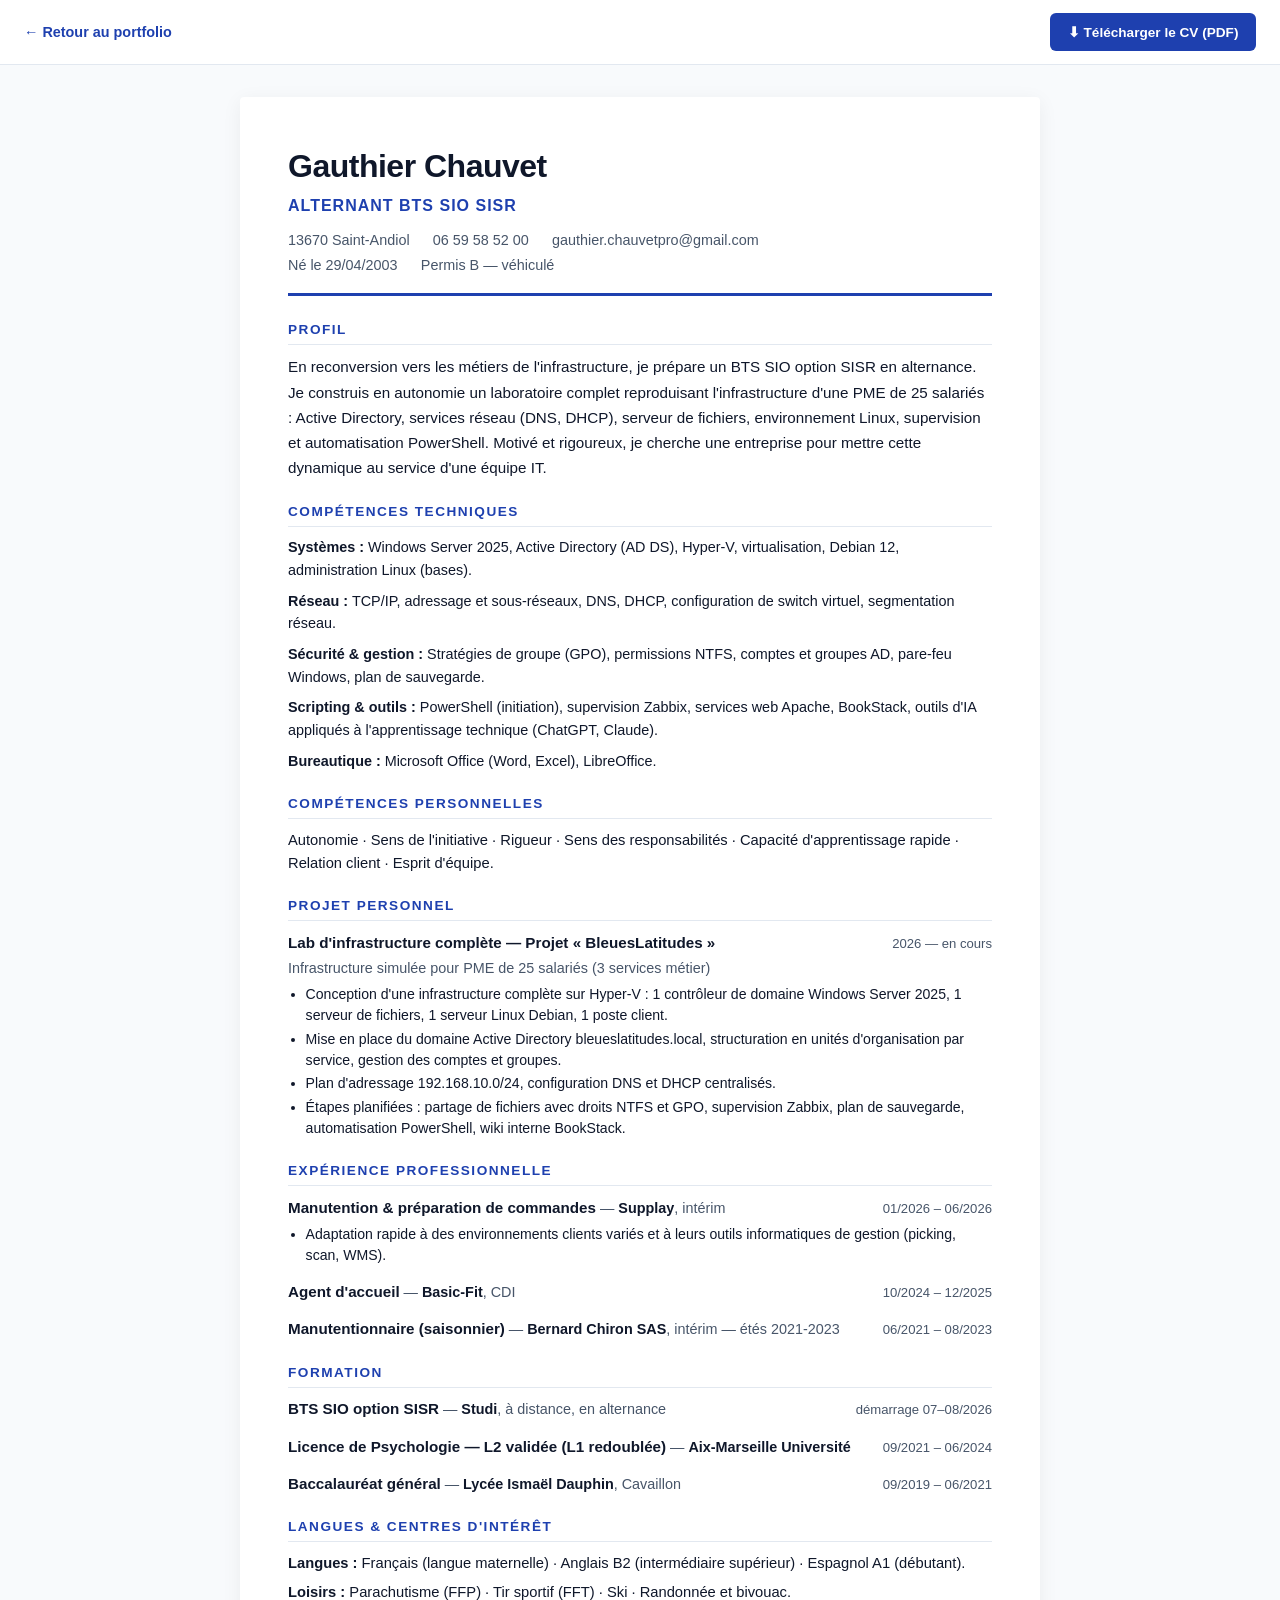
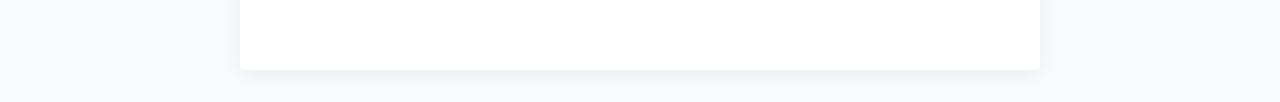
==== cv.html @ cac2b8eb "Initial commit — portfolio BTS SIO SISR + CV ATS-friendly" ====
<!DOCTYPE html>
<html lang="fr">
<head>
    <meta charset="UTF-8">
    <meta name="viewport" content="width=device-width, initial-scale=1.0">
    <meta name="description" content="CV de Gauthier Chauvet — Alternant BTS SIO SISR (Solutions d'Infrastructure, Systèmes et Réseaux). Active Directory, Windows Server, Hyper-V, Linux, PowerShell.">
    <title>CV — Gauthier Chauvet — Alternant BTS SIO SISR</title>
    <style>
        /* ===== RESET & BASE ===== */
        * { margin: 0; padding: 0; box-sizing: border-box; }

        :root {
            --accent: #1e40af;
            --text: #0f172a;
            --muted: #475569;
            --border: #e2e8f0;
            --bg: #f8fafc;
        }

        html { scroll-behavior: smooth; }

        body {
            font-family: Arial, Helvetica, sans-serif;
            color: var(--text);
            background: var(--bg);
            line-height: 1.55;
            font-size: 14px;
        }

        /* ===== ACTIONS BAR (écran uniquement) ===== */
        .actions {
            position: sticky;
            top: 0;
            z-index: 50;
            background: #fff;
            border-bottom: 1px solid var(--border);
            padding: 0.8rem 1.5rem;
            display: flex;
            justify-content: space-between;
            align-items: center;
            gap: 1rem;
            flex-wrap: wrap;
        }

        .actions .left a {
            color: var(--accent);
            text-decoration: none;
            font-size: 0.9rem;
            font-weight: 600;
        }

        .actions .left a:hover { text-decoration: underline; }

        .actions .right {
            display: flex;
            gap: 0.6rem;
        }

        .actions button {
            background: var(--accent);
            color: #fff;
            border: none;
            padding: 0.55rem 1.1rem;
            border-radius: 6px;
            font-family: inherit;
            font-size: 0.85rem;
            font-weight: 600;
            cursor: pointer;
            transition: background 0.2s;
        }

        .actions button:hover { background: #1e3a8a; }

        .actions .download-btn {
            background: var(--accent);
            color: #fff;
            text-decoration: none;
            padding: 0.55rem 1.1rem;
            border-radius: 6px;
            font-size: 0.85rem;
            font-weight: 600;
            transition: background 0.2s;
            display: inline-flex;
            align-items: center;
            gap: 0.4rem;
        }

        .actions .download-btn:hover { background: #1e3a8a; }

        .actions .hint {
            font-size: 0.8rem;
            color: var(--muted);
            max-width: 380px;
        }

        .actions .hint code {
            background: #f1f5f9;
            padding: 0.1rem 0.35rem;
            border-radius: 3px;
            font-size: 0.78rem;
            color: var(--accent);
        }

        /* ===== CV PAGE ===== */
        .cv {
            max-width: 800px;
            margin: 2rem auto;
            background: #fff;
            padding: 2.8rem 3rem;
            box-shadow: 0 4px 20px rgba(0, 0, 0, 0.06);
            border-radius: 4px;
        }

        /* ===== HEADER ===== */
        .cv-header {
            border-bottom: 3px solid var(--accent);
            padding-bottom: 1rem;
            margin-bottom: 1.4rem;
        }

        .cv-header h1 {
            font-size: 2rem;
            font-weight: 700;
            color: var(--text);
            letter-spacing: -0.5px;
            margin-bottom: 0.15rem;
        }

        .cv-header .title {
            font-size: 1rem;
            font-weight: 600;
            color: var(--accent);
            text-transform: uppercase;
            letter-spacing: 1px;
            margin-bottom: 0.6rem;
        }

        .cv-header .contact {
            font-size: 0.9rem;
            color: var(--muted);
            line-height: 1.7;
        }

        .cv-header .contact span {
            display: inline-block;
            margin-right: 1.2rem;
        }

        .cv-header .contact a {
            color: var(--muted);
            text-decoration: none;
        }

        .cv-header .contact a:hover { color: var(--accent); }

        /* ===== SECTIONS ===== */
        .cv section {
            margin-bottom: 1.3rem;
        }

        .cv section h2 {
            font-size: 0.85rem;
            font-weight: 700;
            color: var(--accent);
            text-transform: uppercase;
            letter-spacing: 1.5px;
            margin-bottom: 0.6rem;
            padding-bottom: 0.25rem;
            border-bottom: 1px solid var(--border);
        }

        .cv p {
            font-size: 0.92rem;
            color: var(--text);
            margin-bottom: 0.4rem;
        }

        .cv p.lead {
            font-size: 0.95rem;
            line-height: 1.65;
        }

        /* ===== EXPERIENCE / FORMATION / PROJETS ===== */
        .item {
            margin-bottom: 0.85rem;
        }

        .item:last-child { margin-bottom: 0; }

        .item-head {
            display: flex;
            justify-content: space-between;
            align-items: baseline;
            flex-wrap: wrap;
            gap: 0.5rem;
            margin-bottom: 0.15rem;
        }

        .item-title {
            font-weight: 700;
            font-size: 0.95rem;
            color: var(--text);
        }

        .item-org {
            color: var(--muted);
            font-size: 0.9rem;
        }

        .item-org strong {
            color: var(--text);
            font-weight: 600;
        }

        .item-date {
            font-size: 0.82rem;
            color: var(--muted);
            font-weight: 500;
            white-space: nowrap;
        }

        .item ul {
            margin-top: 0.3rem;
            padding-left: 1.1rem;
        }

        .item ul li {
            font-size: 0.88rem;
            color: var(--text);
            margin-bottom: 0.15rem;
            line-height: 1.5;
        }

        /* ===== COMPETENCES ===== */
        .skills-group {
            margin-bottom: 0.5rem;
        }

        .skills-group:last-child { margin-bottom: 0; }

        .skills-label {
            font-weight: 700;
            color: var(--text);
            font-size: 0.9rem;
            display: inline;
        }

        .skills-list {
            font-size: 0.9rem;
            color: var(--text);
            display: inline;
        }

        /* ===== LANGUES / CENTRES INTERET ===== */
        .inline-list {
            font-size: 0.9rem;
            color: var(--text);
        }

        .inline-list li {
            list-style: none;
            margin-bottom: 0.25rem;
        }

        .inline-list li strong {
            font-weight: 700;
        }

        /* ===== PRINT (PDF / ATS) ===== */
        @media print {
            @page {
                size: A4;
                margin: 8mm 13mm 5mm 13mm;
            }

            body {
                background: #fff;
                font-size: 9.25pt;
                line-height: 1.25;
                color: #000;
            }

            .actions { display: none !important; }

            .cv {
                max-width: 100%;
                margin: 0;
                padding: 0;
                box-shadow: none;
                border-radius: 0;
            }

            .cv-header {
                border-bottom: 2px solid #000;
                margin-bottom: 0.55rem;
                padding-bottom: 0.4rem;
            }

            .cv-header h1 { font-size: 18pt; margin-bottom: 0.05rem; }
            .cv-header .title { color: #000; font-size: 10.5pt; margin-bottom: 0.35rem; }
            .cv-header .contact, .cv-header .contact a { color: #000; line-height: 1.5; }

            .cv section { margin-bottom: 0.25rem; }
            .cv section h2 {
                color: #000;
                border-bottom: 1px solid #000;
                font-size: 8.75pt;
                margin-bottom: 0.18rem;
                padding-bottom: 0.1rem;
            }

            .cv .item { margin-bottom: 0.3rem; }
            .cv .item ul { margin-top: 0.1rem; }
            .cv .item ul li { margin-bottom: 0.03rem; }

            .cv .skills-group { margin-bottom: 0.18rem; }

            .cv p, .cv p.lead, .item-title, .item ul li, .skills-list, .skills-label, .inline-list { color: #000; }
            .item-org, .item-date { color: #333; }

            a { color: #000 !important; text-decoration: none !important; }

            .cv .item { page-break-inside: avoid; }
        }

        @media (max-width: 700px) {
            .cv { padding: 1.8rem 1.4rem; margin: 1rem; }
            .cv-header h1 { font-size: 1.6rem; }
        }
    </style>
</head>
<body>

<!-- BARRE D'ACTIONS (cachée à l'impression) -->
<div class="actions">
    <div class="left">
        <a href="index.html">&larr; Retour au portfolio</a>
    </div>
    <div class="right">
        <a href="CV-Gauthier-Chauvet.pdf" download class="download-btn">&#x2B07; Télécharger le CV (PDF)</a>
    </div>
</div>

<!-- CV -->
<article class="cv">

    <header class="cv-header">
        <h1>Gauthier Chauvet</h1>
        <div class="title">Alternant BTS SIO SISR</div>
        <div class="contact">
            <span>13670 Saint-Andiol</span>
            <span>06 59 58 52 00</span>
            <span><a href="mailto:gauthier.chauvetpro@gmail.com">gauthier.chauvetpro@gmail.com</a></span>
            <br>
            <span>Né le 29/04/2003</span>
            <span>Permis B — véhiculé</span>
        </div>
    </header>

    <!-- PROFIL -->
    <section>
        <h2>Profil</h2>
        <p class="lead">En reconversion vers les métiers de l'infrastructure, je prépare un BTS SIO option SISR en alternance. Je construis en autonomie un laboratoire complet reproduisant l'infrastructure d'une PME de 25 salariés : Active Directory, services réseau (DNS, DHCP), serveur de fichiers, environnement Linux, supervision et automatisation PowerShell. Motivé et rigoureux, je cherche une entreprise pour mettre cette dynamique au service d'une équipe IT.</p>
    </section>

    <!-- COMPETENCES -->
    <section>
        <h2>Compétences techniques</h2>

        <div class="skills-group">
            <span class="skills-label">Systèmes :</span>
            <span class="skills-list">Windows Server 2025, Active Directory (AD DS), Hyper-V, virtualisation, Debian 12, administration Linux (bases).</span>
        </div>

        <div class="skills-group">
            <span class="skills-label">Réseau :</span>
            <span class="skills-list">TCP/IP, adressage et sous-réseaux, DNS, DHCP, configuration de switch virtuel, segmentation réseau.</span>
        </div>

        <div class="skills-group">
            <span class="skills-label">Sécurité &amp; gestion :</span>
            <span class="skills-list">Stratégies de groupe (GPO), permissions NTFS, comptes et groupes AD, pare-feu Windows, plan de sauvegarde.</span>
        </div>

        <div class="skills-group">
            <span class="skills-label">Scripting &amp; outils :</span>
            <span class="skills-list">PowerShell (initiation), supervision Zabbix, services web Apache, BookStack, outils d'IA appliqués à l'apprentissage technique (ChatGPT, Claude).</span>
        </div>

        <div class="skills-group">
            <span class="skills-label">Bureautique :</span>
            <span class="skills-list">Microsoft Office (Word, Excel), LibreOffice.</span>
        </div>
    </section>

    <section>
        <h2>Compétences personnelles</h2>
        <p>Autonomie · Sens de l'initiative · Rigueur · Sens des responsabilités · Capacité d'apprentissage rapide · Relation client · Esprit d'équipe.</p>
    </section>

    <!-- PROJET PERSONNEL -->
    <section>
        <h2>Projet personnel</h2>
        <div class="item">
            <div class="item-head">
                <div>
                    <span class="item-title">Lab d'infrastructure complète — Projet « BleuesLatitudes »</span>
                </div>
                <span class="item-date">2026 — en cours</span>
            </div>
            <div class="item-org">Infrastructure simulée pour PME de 25 salariés (3 services métier)</div>
            <ul>
                <li>Conception d'une infrastructure complète sur Hyper-V : 1 contrôleur de domaine Windows Server 2025, 1 serveur de fichiers, 1 serveur Linux Debian, 1 poste client.</li>
                <li>Mise en place du domaine Active Directory bleueslatitudes.local, structuration en unités d'organisation par service, gestion des comptes et groupes.</li>
                <li>Plan d'adressage 192.168.10.0/24, configuration DNS et DHCP centralisés.</li>
                <li>Étapes planifiées : partage de fichiers avec droits NTFS et GPO, supervision Zabbix, plan de sauvegarde, automatisation PowerShell, wiki interne BookStack.</li>
            </ul>
        </div>
    </section>

    <!-- EXPERIENCE -->
    <section>
        <h2>Expérience professionnelle</h2>

        <div class="item">
            <div class="item-head">
                <div>
                    <span class="item-title">Manutention &amp; préparation de commandes</span>
                    <span class="item-org">— <strong>Supplay</strong>, intérim</span>
                </div>
                <span class="item-date">01/2026 – 06/2026</span>
            </div>
            <ul>
                <li>Adaptation rapide à des environnements clients variés et à leurs outils informatiques de gestion (picking, scan, WMS).</li>
            </ul>
        </div>

        <div class="item">
            <div class="item-head">
                <div>
                    <span class="item-title">Agent d'accueil</span>
                    <span class="item-org">— <strong>Basic-Fit</strong>, CDI</span>
                </div>
                <span class="item-date">10/2024 – 12/2025</span>
            </div>
        </div>

        <div class="item">
            <div class="item-head">
                <div>
                    <span class="item-title">Manutentionnaire (saisonnier)</span>
                    <span class="item-org">— <strong>Bernard Chiron SAS</strong>, intérim — étés 2021-2023</span>
                </div>
                <span class="item-date">06/2021 – 08/2023</span>
            </div>
        </div>
    </section>

    <!-- FORMATION -->
    <section>
        <h2>Formation</h2>

        <div class="item">
            <div class="item-head">
                <div>
                    <span class="item-title">BTS SIO option SISR</span>
                    <span class="item-org">— <strong>Studi</strong>, à distance, en alternance</span>
                </div>
                <span class="item-date">démarrage 07–08/2026</span>
            </div>
        </div>

        <div class="item">
            <div class="item-head">
                <div>
                    <span class="item-title">Licence de Psychologie — L2 validée (L1 redoublée)</span>
                    <span class="item-org">— <strong>Aix-Marseille Université</strong></span>
                </div>
                <span class="item-date">09/2021 – 06/2024</span>
            </div>
        </div>

        <div class="item">
            <div class="item-head">
                <div>
                    <span class="item-title">Baccalauréat général</span>
                    <span class="item-org">— <strong>Lycée Ismaël Dauphin</strong>, Cavaillon</span>
                </div>
                <span class="item-date">09/2019 – 06/2021</span>
            </div>
        </div>
    </section>

    <!-- LANGUES & CENTRES D'INTERET -->
    <section>
        <h2>Langues &amp; centres d'intérêt</h2>
        <p><strong>Langues :</strong> Français (langue maternelle) · Anglais B2 (intermédiaire supérieur) · Espagnol A1 (débutant).</p>
        <p><strong>Loisirs :</strong> Parachutisme (FFP) · Tir sportif (FFT) · Ski · Randonnée et bivouac.</p>
    </section>

</article>

</body>
</html>
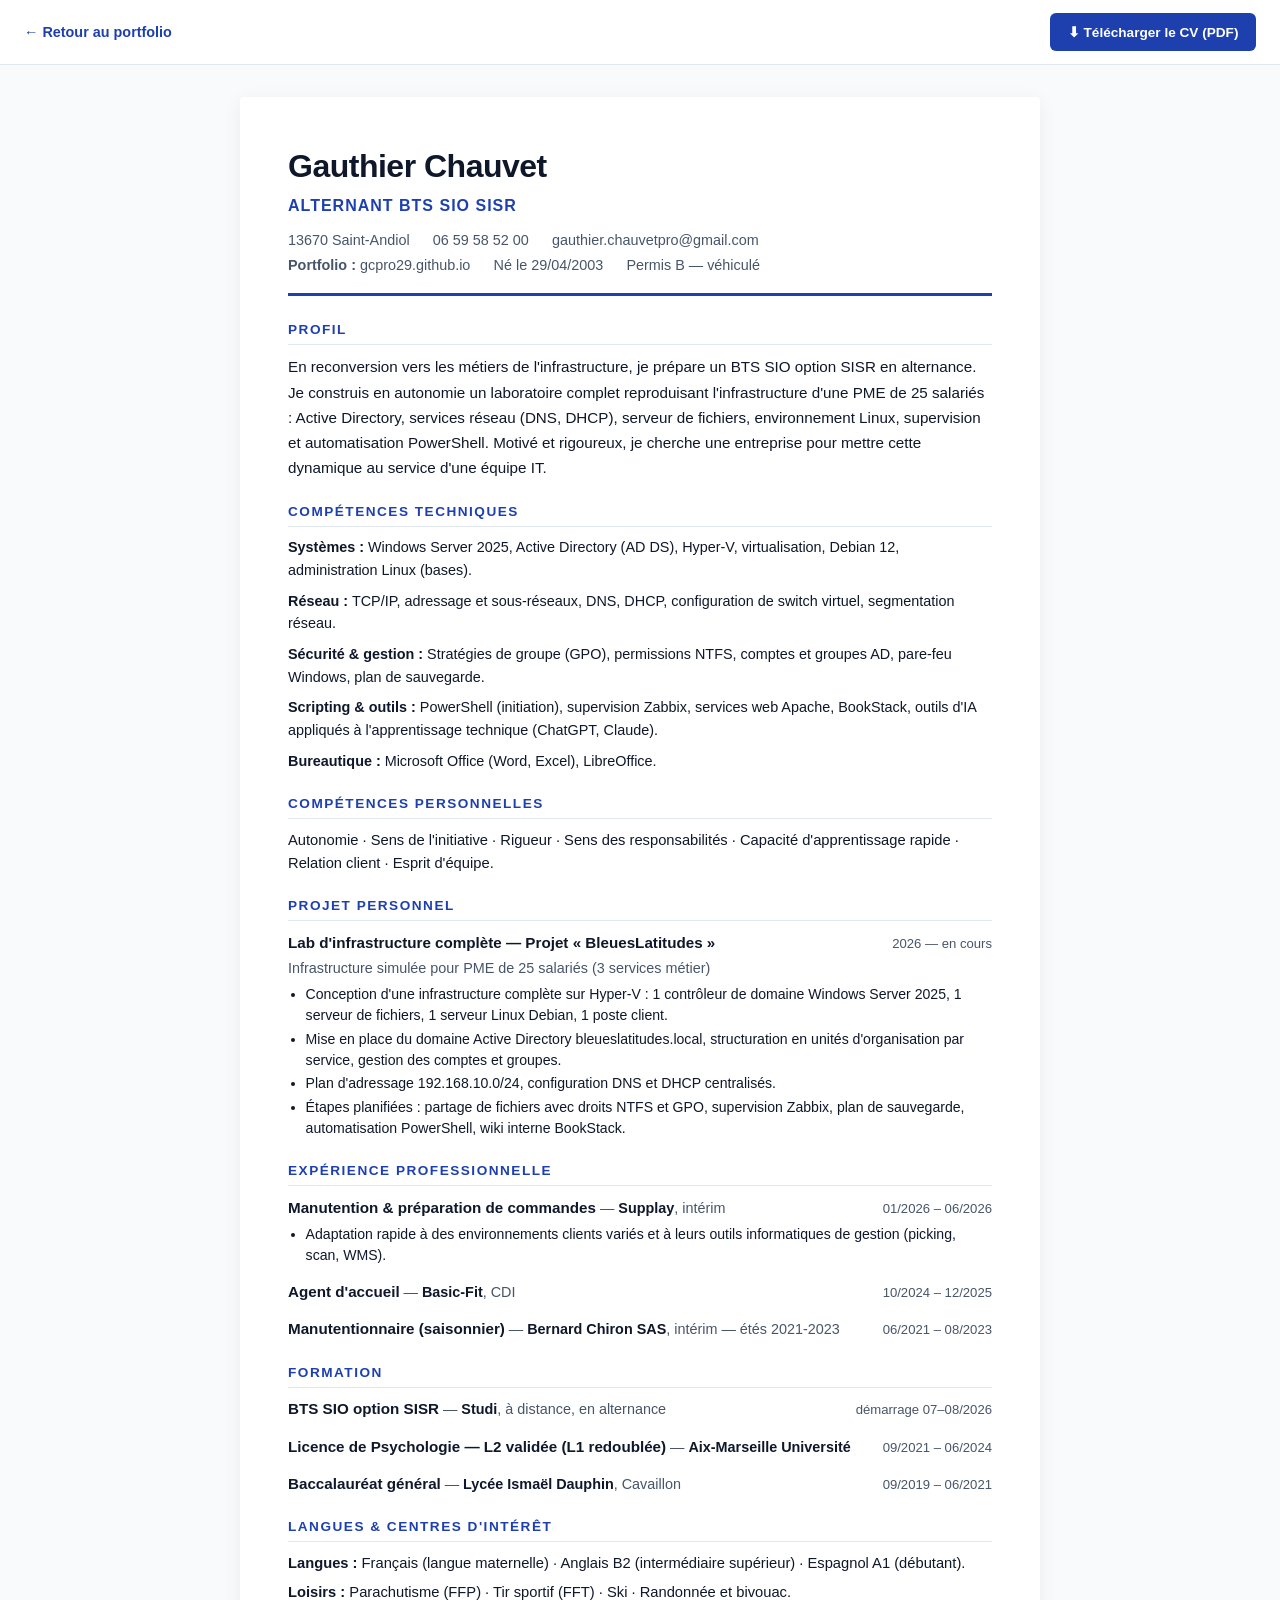
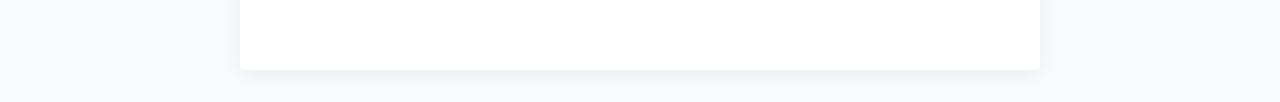
==== commit db4a0f47: "Add portfolio URL (gcpro29.github.io) to CV header" ====
--- a/cv.html
+++ b/cv.html
@@ -352,6 +352,7 @@
             <span>06 59 58 52 00</span>
             <span><a href="mailto:gauthier.chauvetpro@gmail.com">gauthier.chauvetpro@gmail.com</a></span>
             <br>
+            <span><strong>Portfolio :</strong> <a href="https://gcpro29.github.io" target="_blank" rel="noopener">gcpro29.github.io</a></span>
             <span>Né le 29/04/2003</span>
             <span>Permis B — véhiculé</span>
         </div>
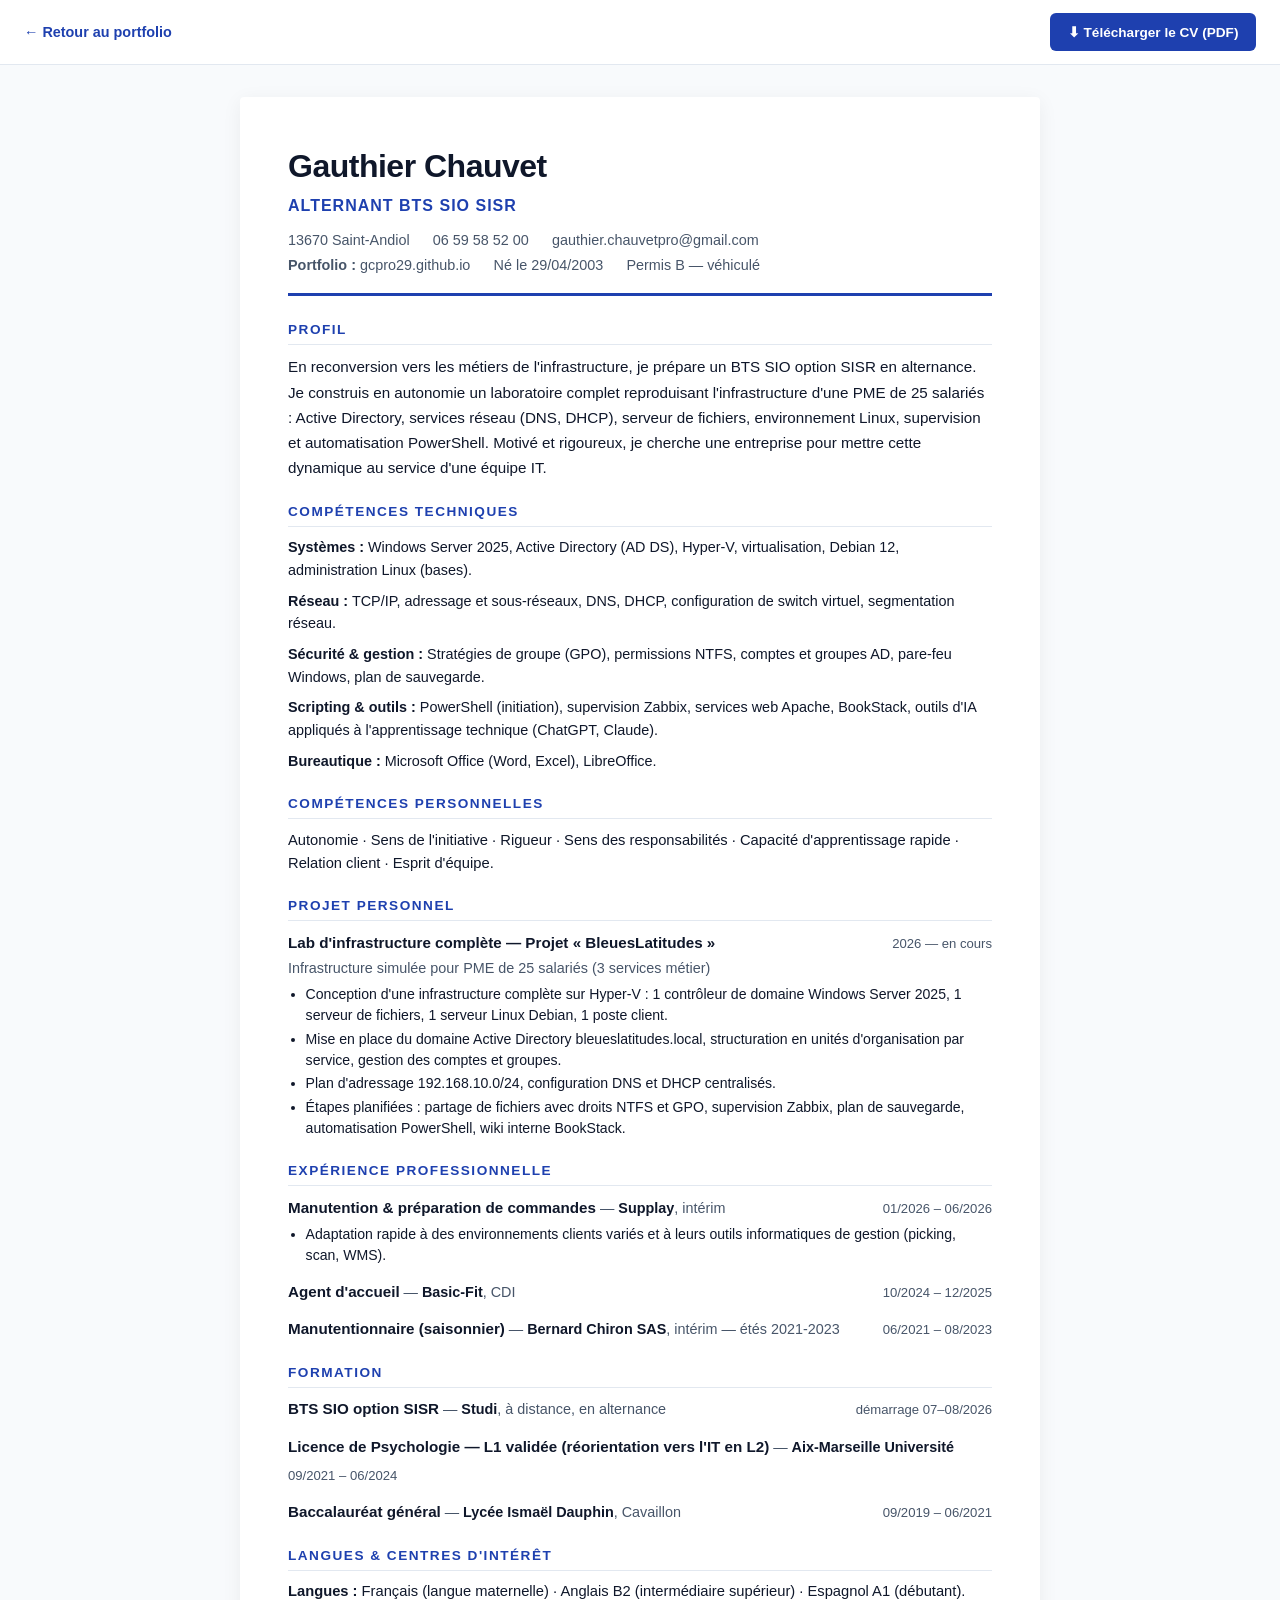
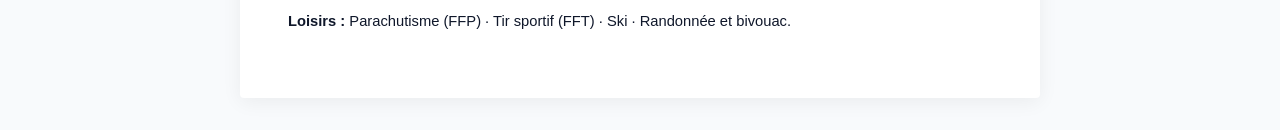
==== commit 3ce06909: "Corriger formulation parcours universitaire (L1 validee, reorientation L2) Co-Authored-By: Claude Op" ====
--- a/cv.html
+++ b/cv.html
@@ -474,7 +474,7 @@
         <div class="item">
             <div class="item-head">
                 <div>
-                    <span class="item-title">Licence de Psychologie — L2 validée (L1 redoublée)</span>
+                    <span class="item-title">Licence de Psychologie — L1 validée (réorientation vers l'IT en L2)</span>
                     <span class="item-org">— <strong>Aix-Marseille Université</strong></span>
                 </div>
                 <span class="item-date">09/2021 – 06/2024</span>
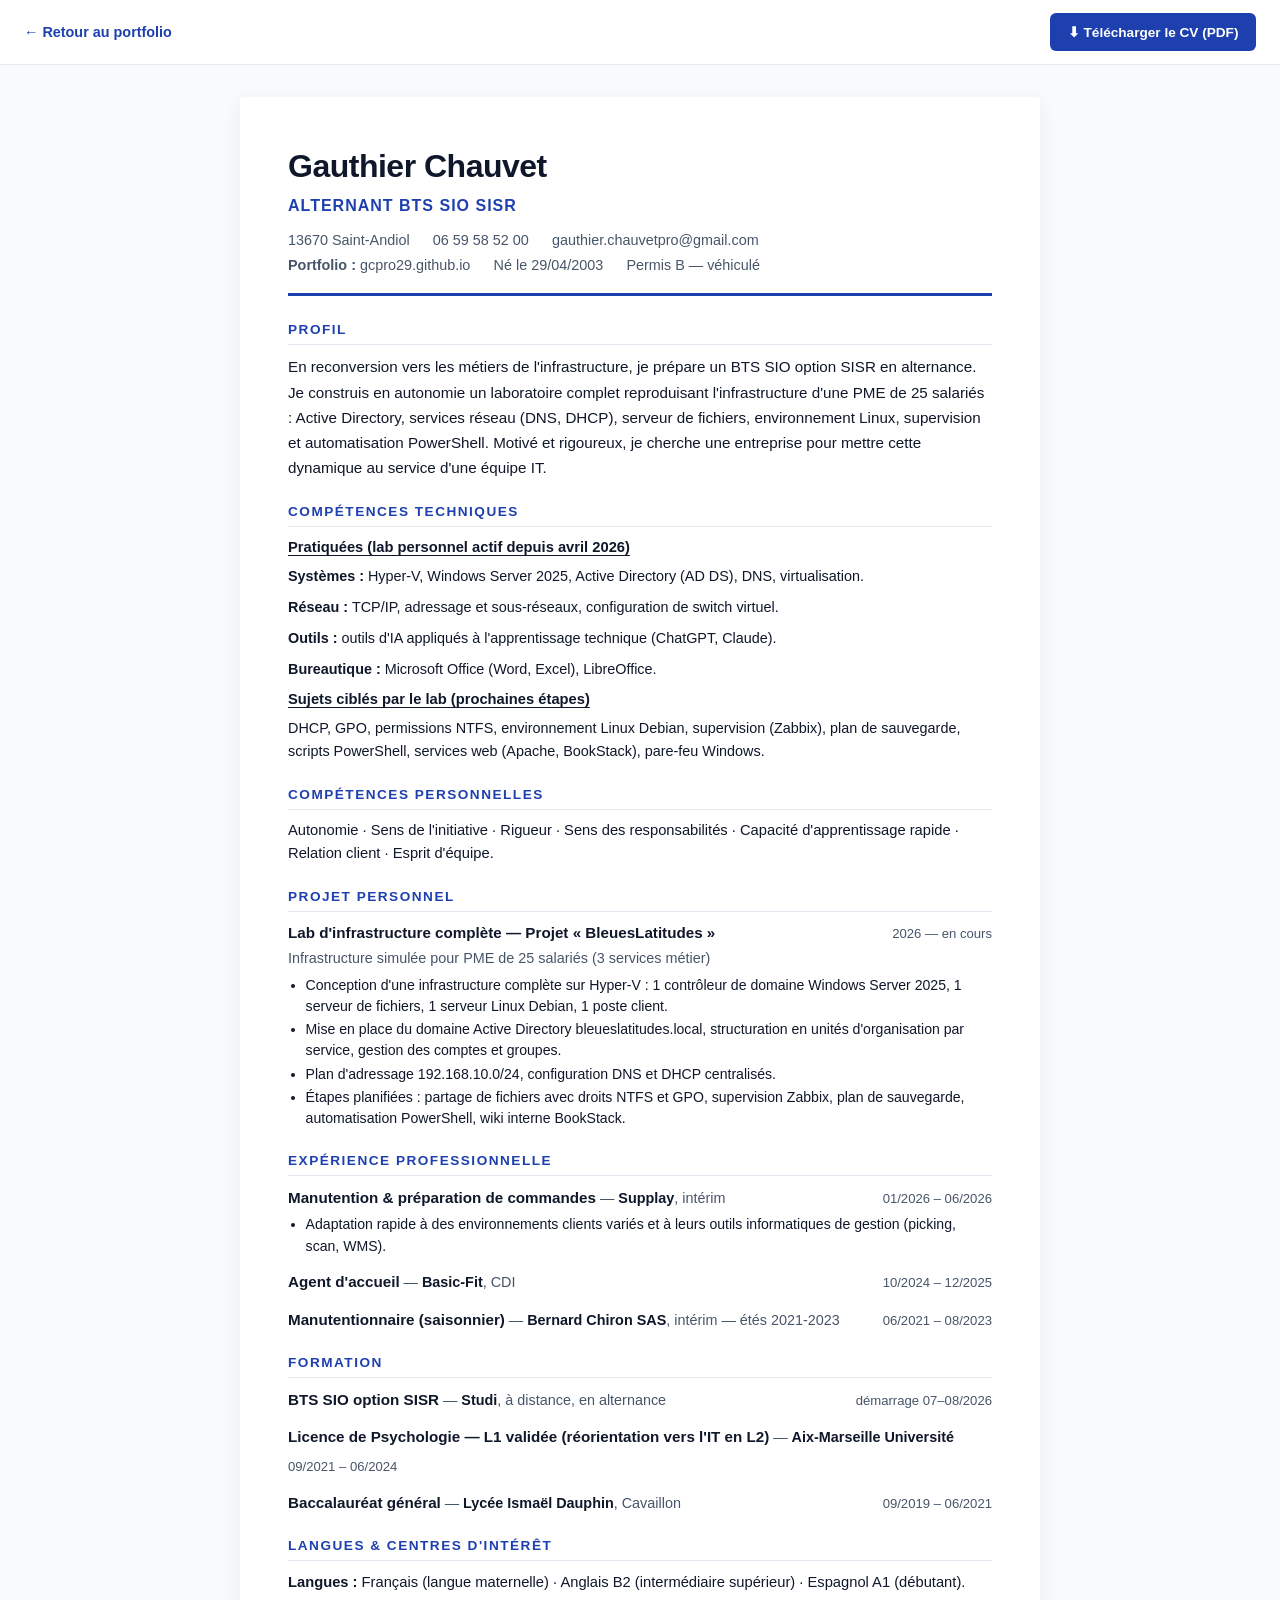
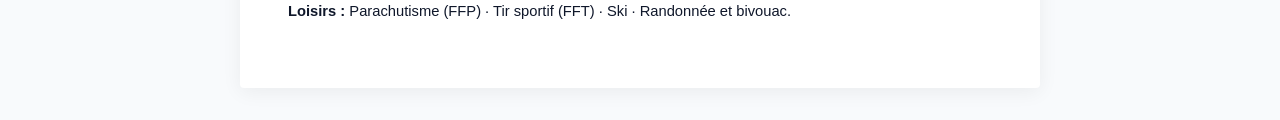
==== commit a210af10: "Honnetiser la section competences techniques (separer pratique vs cible du lab) Co-Authored-By: Clau" ====
--- a/cv.html
+++ b/cv.html
@@ -251,6 +251,17 @@
             display: inline;
         }
 
+        .skills-subtitle {
+            font-weight: 700;
+            font-size: 0.92rem;
+            color: var(--text);
+            margin: 0.5rem 0 0.25rem 0;
+            text-decoration: underline;
+            text-underline-offset: 3px;
+        }
+
+        .skills-subtitle:first-of-type { margin-top: 0; }
+
         /* ===== LANGUES / CENTRES INTERET ===== */
         .inline-list {
             font-size: 0.9rem;
@@ -315,7 +326,7 @@
 
             .cv .skills-group { margin-bottom: 0.18rem; }
 
-            .cv p, .cv p.lead, .item-title, .item ul li, .skills-list, .skills-label, .inline-list { color: #000; }
+            .cv p, .cv p.lead, .item-title, .item ul li, .skills-list, .skills-label, .skills-subtitle, .inline-list { color: #000; }
             .item-org, .item-date { color: #333; }
 
             a { color: #000 !important; text-decoration: none !important; }
@@ -368,29 +379,32 @@
     <section>
         <h2>Compétences techniques</h2>
 
+        <p class="skills-subtitle">Pratiquées (lab personnel actif depuis avril 2026)</p>
+
         <div class="skills-group">
             <span class="skills-label">Systèmes :</span>
-            <span class="skills-list">Windows Server 2025, Active Directory (AD DS), Hyper-V, virtualisation, Debian 12, administration Linux (bases).</span>
+            <span class="skills-list">Hyper-V, Windows Server 2025, Active Directory (AD DS), DNS, virtualisation.</span>
         </div>
 
         <div class="skills-group">
             <span class="skills-label">Réseau :</span>
-            <span class="skills-list">TCP/IP, adressage et sous-réseaux, DNS, DHCP, configuration de switch virtuel, segmentation réseau.</span>
+            <span class="skills-list">TCP/IP, adressage et sous-réseaux, configuration de switch virtuel.</span>
         </div>
 
         <div class="skills-group">
-            <span class="skills-label">Sécurité &amp; gestion :</span>
-            <span class="skills-list">Stratégies de groupe (GPO), permissions NTFS, comptes et groupes AD, pare-feu Windows, plan de sauvegarde.</span>
-        </div>
-
-        <div class="skills-group">
-            <span class="skills-label">Scripting &amp; outils :</span>
-            <span class="skills-list">PowerShell (initiation), supervision Zabbix, services web Apache, BookStack, outils d'IA appliqués à l'apprentissage technique (ChatGPT, Claude).</span>
+            <span class="skills-label">Outils :</span>
+            <span class="skills-list">outils d'IA appliqués à l'apprentissage technique (ChatGPT, Claude).</span>
         </div>
 
         <div class="skills-group">
             <span class="skills-label">Bureautique :</span>
             <span class="skills-list">Microsoft Office (Word, Excel), LibreOffice.</span>
+        </div>
+
+        <p class="skills-subtitle">Sujets ciblés par le lab (prochaines étapes)</p>
+
+        <div class="skills-group">
+            <span class="skills-list">DHCP, GPO, permissions NTFS, environnement Linux Debian, supervision (Zabbix), plan de sauvegarde, scripts PowerShell, services web (Apache, BookStack), pare-feu Windows.</span>
         </div>
     </section>
 
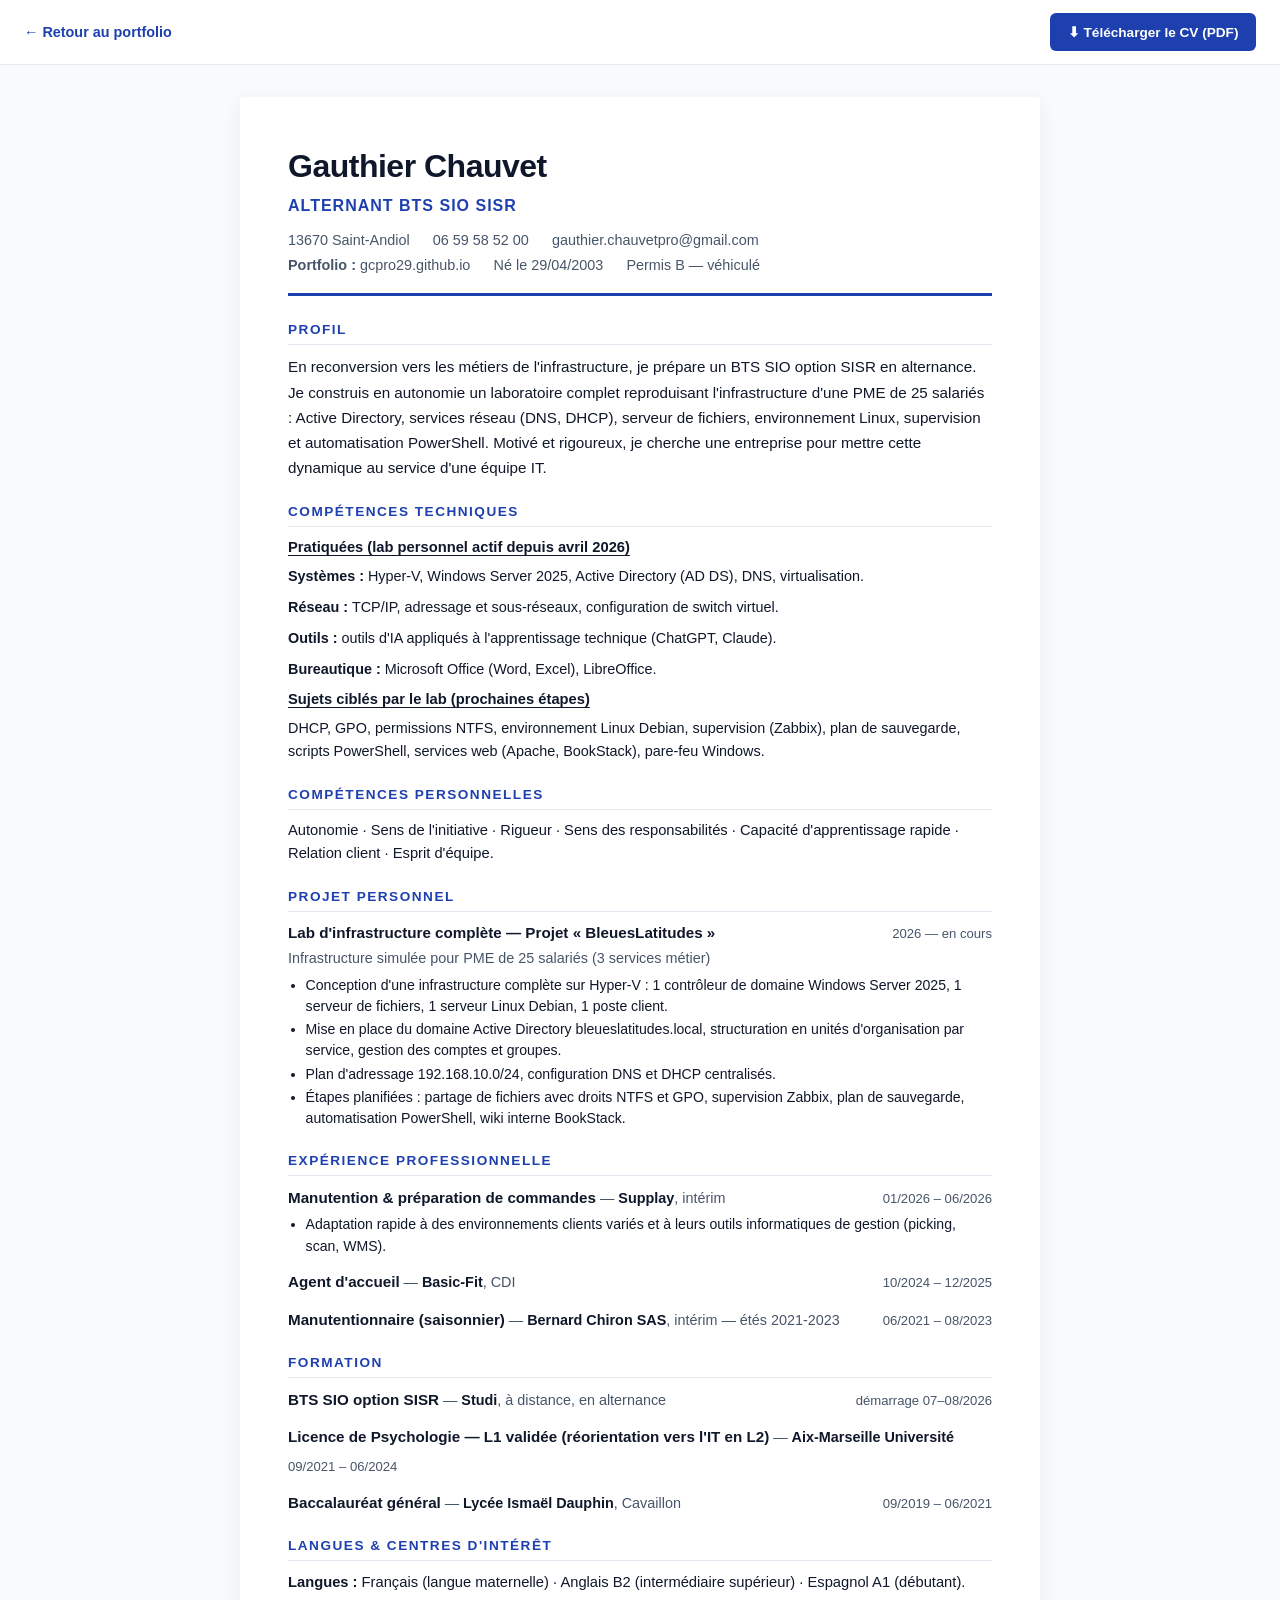
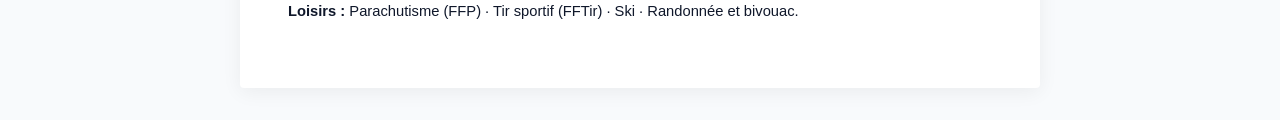
==== commit 96b20ec3: "Corriger sigle de federation : Tir sportif (FFTir) au lieu de (FFT)" ====
--- a/cv.html
+++ b/cv.html
@@ -510,7 +510,7 @@
     <section>
         <h2>Langues &amp; centres d'intérêt</h2>
         <p><strong>Langues :</strong> Français (langue maternelle) · Anglais B2 (intermédiaire supérieur) · Espagnol A1 (débutant).</p>
-        <p><strong>Loisirs :</strong> Parachutisme (FFP) · Tir sportif (FFT) · Ski · Randonnée et bivouac.</p>
+        <p><strong>Loisirs :</strong> Parachutisme (FFP) · Tir sportif (FFTir) · Ski · Randonnée et bivouac.</p>
     </section>
 
 </article>
